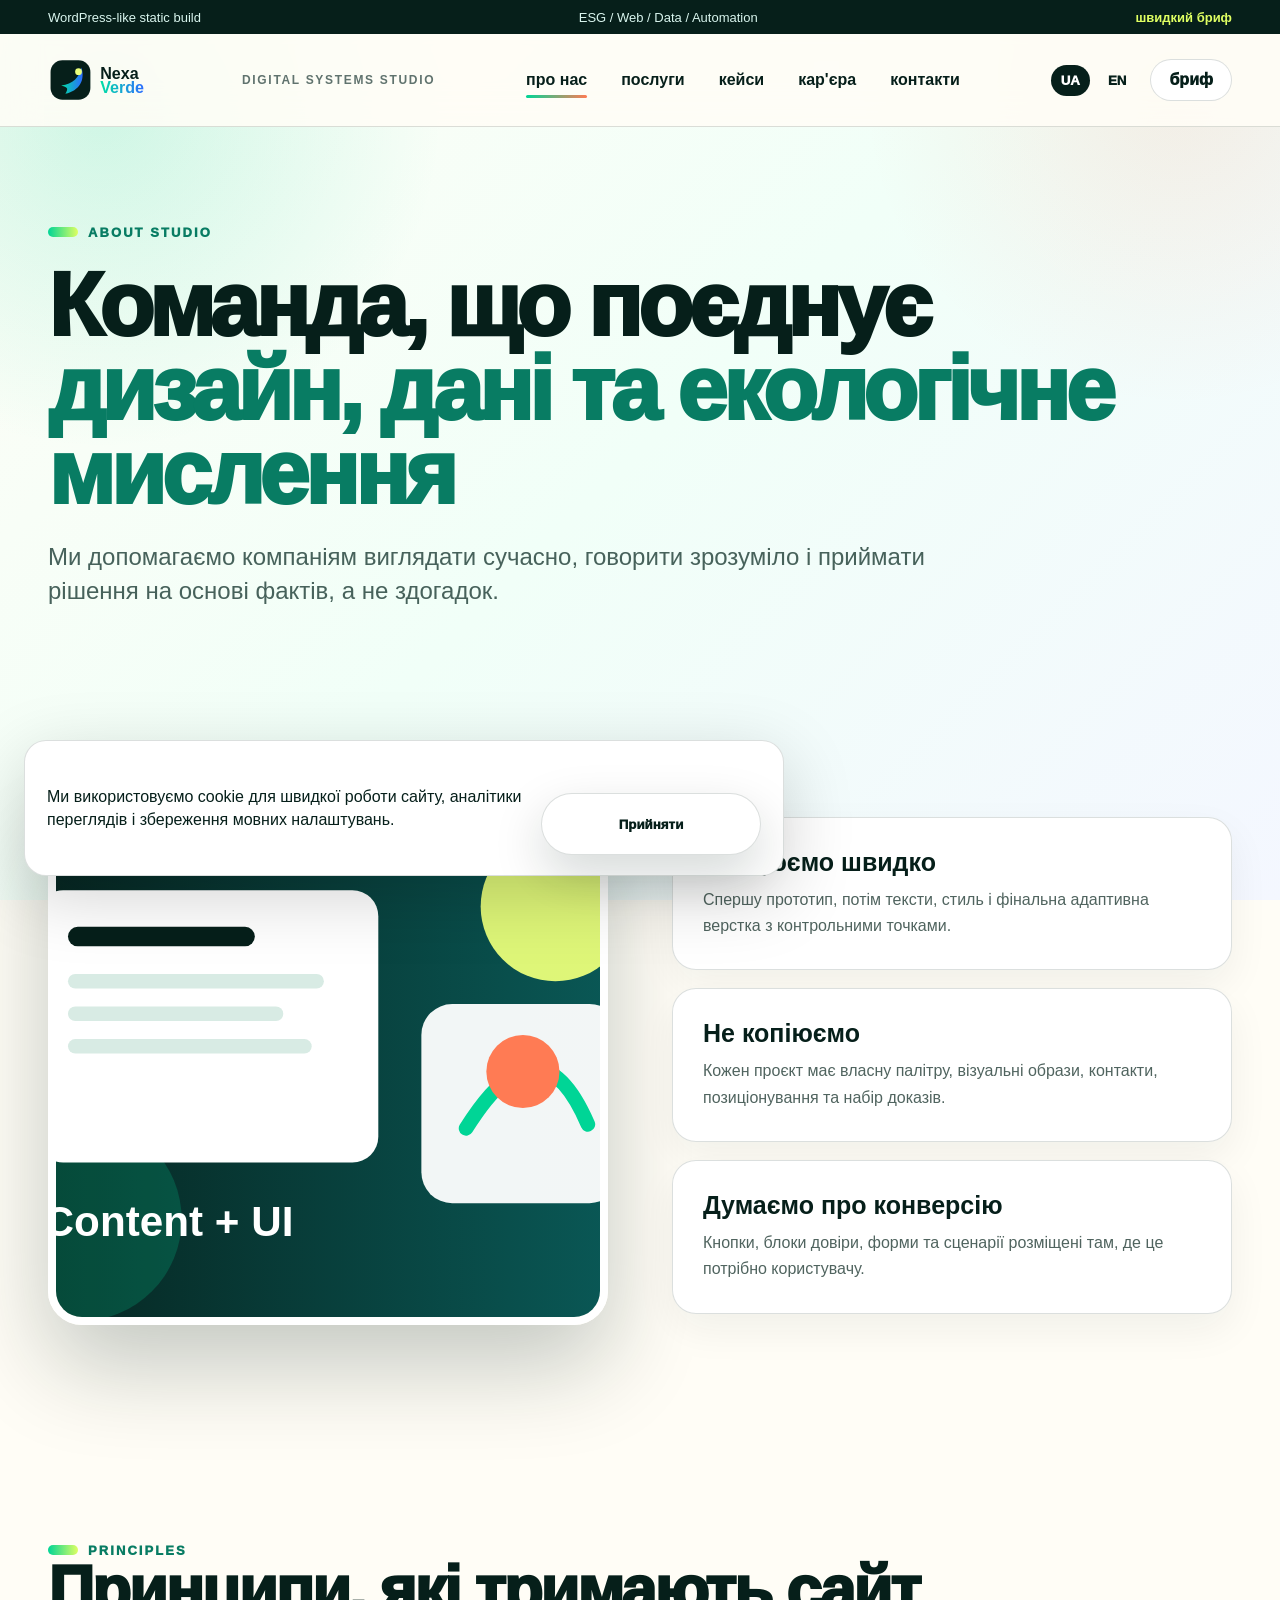
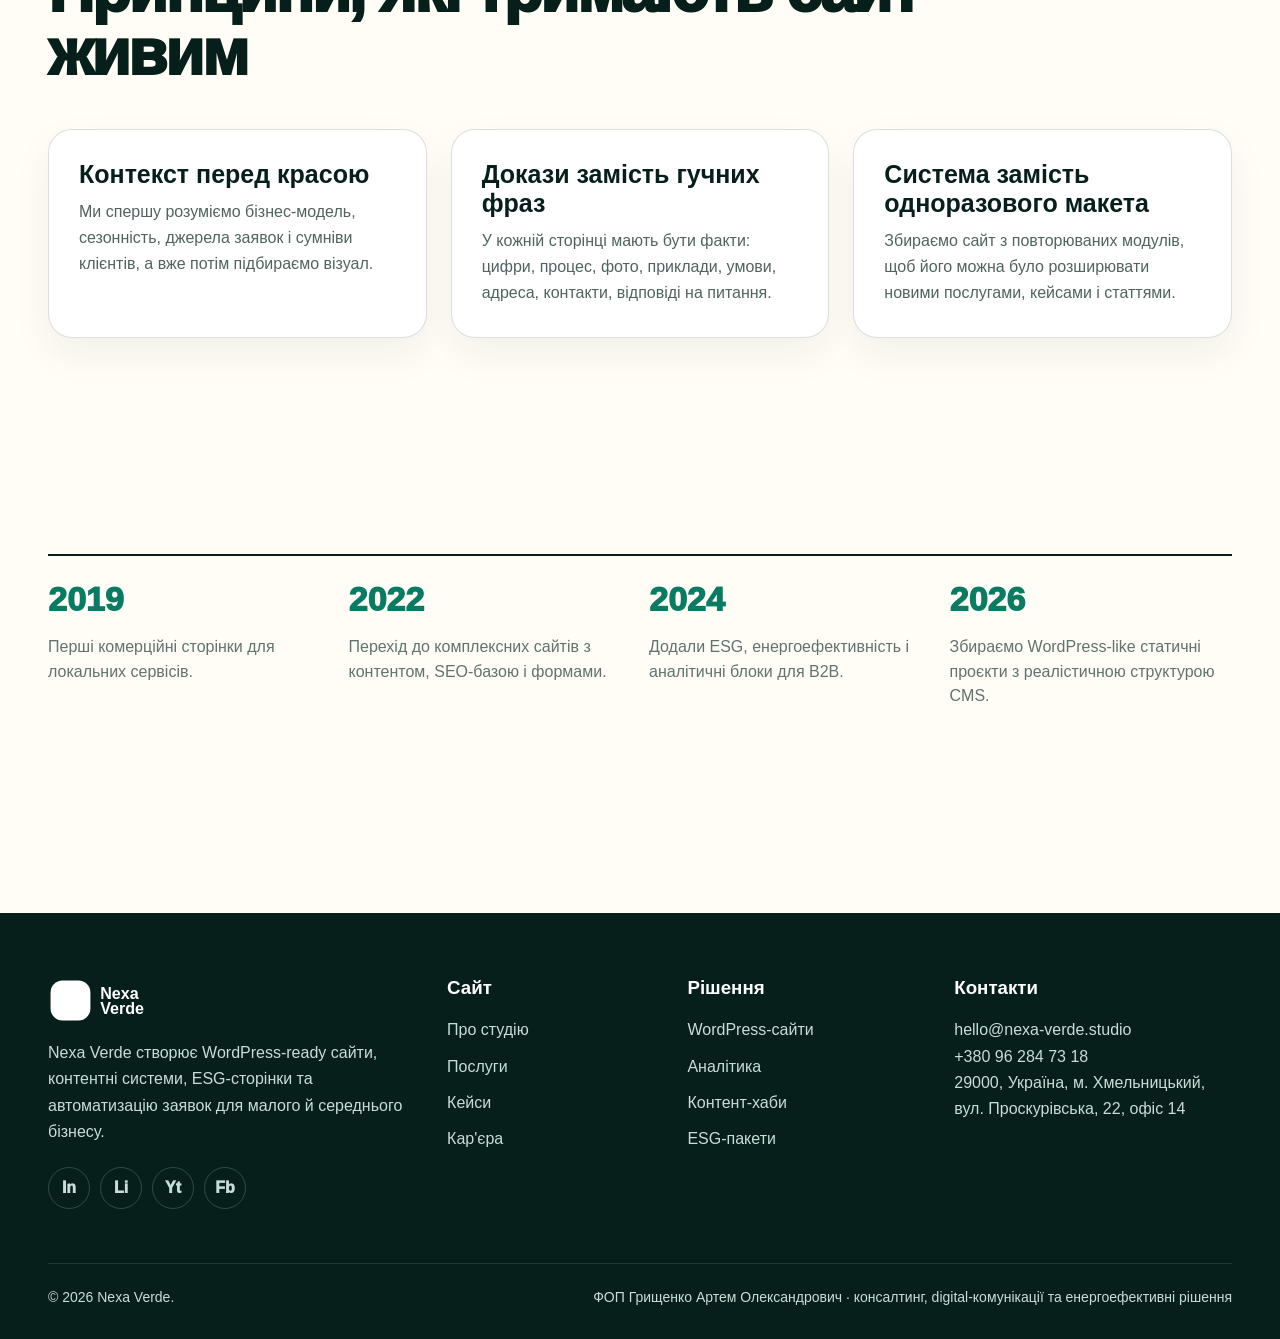
==== about/index.html @ 0c236bbc "first commit" ====
<!doctype html>
<html lang="uk">
<head>
  <meta charset="UTF-8"/>
  <meta name="viewport" content="width=device-width, initial-scale=1.0"/>
  <meta name="generator" content="WordPress 6.8.2"/>
  <meta name="robots" content="index, follow"/>
  <title>Про нас — Nexa Verde</title>
  <meta name="description" content="Команда Nexa Verde та підхід до green digital, WordPress-ready сайтів і ESG-комунікації."/>
  <link rel="canonical" href="https://nexa-verde.studio/"/>
  <link rel="stylesheet" href="/wp-content/themes/nexa-verde/assets/css/style.css"/>
  <script defer src="/wp-includes/js/wp-polyfill.min.js"></script>
  <script defer src="/wp-content/themes/nexa-verde/assets/js/main.js"></script>
</head>
<body>

    <header class="site-header">
      <div class="header-ribbon">
        <div class="wrap ribbon-inner">
          <span>WordPress-like static build</span>
          <span>ESG / Web / Data / Automation</span>
          <a href="/contacts/">швидкий бриф</a>
        </div>
      </div>
      <div class="wrap nav">
        <a class="brand" href="/" aria-label="Nexa Verde home">
          <img class="logo" src="/wp-content/themes/nexa-verde/assets/img/logo.svg" alt="Nexa Verde">
          <span>digital systems studio</span>
        </a>
        <button class="burger" aria-label="Відкрити меню" aria-expanded="false">☰</button>
        <nav class="menu" aria-label="Головна навігація">
          <a class="active" data-i18n="nav_about" href="/about/">про нас</a><a class="" data-i18n="nav_services" href="/services/">послуги</a><a class="" data-i18n="nav_cases" href="/cases/">кейси</a><a class="" data-i18n="nav_career" href="/career/">кар'єра</a><a class="" data-i18n="nav_contacts" href="/contacts/">контакти</a>
        </nav>
        <div class="header-actions">
          <div class="lang" aria-label="Мова сайту"><button data-lang="ua" class="active">UA</button><button data-lang="en">EN</button></div>
          <a class="mini-cta" href="/contacts/">бриф</a>
        </div>
      </div>
    </header>
<main>
    <section class="page-hero wrap">
      <span class="eyebrow">about studio</span>
      <h1 class="page-title">Команда, що поєднує <span>дизайн, дані та екологічне мислення</span></h1>
      <p>Ми допомагаємо компаніям виглядати сучасно, говорити зрозуміло і приймати рішення на основі фактів, а не здогадок.</p>
    </section>
    <section class="section wrap two-col reveal">
      <img class="showreel" src="/wp-content/themes/nexa-verde/assets/img/team-workshop.svg" alt="Команда Nexa Verde">
      <div class="card-list">
        <div class="bullet"><h3>Працюємо швидко</h3><p>Спершу прототип, потім тексти, стиль і фінальна адаптивна верстка з контрольними точками.</p></div>
        <div class="bullet"><h3>Не копіюємо</h3><p>Кожен проєкт має власну палітру, візуальні образи, контакти, позиціонування та набір доказів.</p></div>
        <div class="bullet"><h3>Думаємо про конверсію</h3><p>Кнопки, блоки довіри, форми та сценарії розміщені там, де це потрібно користувачу.</p></div>
      </div>
    </section>
    <section class="section wrap reveal">
      <div class="section-head"><span class="eyebrow">principles</span><h2 class="section-title">Принципи, які тримають сайт живим</h2></div>
      <div class="value-grid">
        <article><h3>Контекст перед красою</h3><p>Ми спершу розуміємо бізнес-модель, сезонність, джерела заявок і сумніви клієнтів, а вже потім підбираємо візуал.</p></article>
        <article><h3>Докази замість гучних фраз</h3><p>У кожній сторінці мають бути факти: цифри, процес, фото, приклади, умови, адреса, контакти, відповіді на питання.</p></article>
        <article><h3>Система замість одноразового макета</h3><p>Збираємо сайт з повторюваних модулів, щоб його можна було розширювати новими послугами, кейсами і статтями.</p></article>
      </div>
    </section>
    <section class="section wrap reveal">
      <div class="timeline">
        <div><span>2019</span><p>Перші комерційні сторінки для локальних сервісів.</p></div>
        <div><span>2022</span><p>Перехід до комплексних сайтів з контентом, SEO-базою і формами.</p></div>
        <div><span>2024</span><p>Додали ESG, енергоефективність і аналітичні блоки для B2B.</p></div>
        <div><span>2026</span><p>Збираємо WordPress-like статичні проєкти з реалістичною структурою CMS.</p></div>
      </div>
    </section></main>

    <footer class="site-footer">
      <div class="wrap footer-top">
        <div>
          <img class="logo footer-logo" src="/wp-content/themes/nexa-verde/assets/img/logo.svg" alt="Nexa Verde">
          <p>Nexa Verde створює WordPress-ready сайти, контентні системи, ESG-сторінки та автоматизацію заявок для малого й середнього бізнесу.</p>
          <div class="socials" aria-label="Соцмережі">
            <a href="#" aria-label="Instagram">In</a>
            <a href="#" aria-label="LinkedIn">Li</a>
            <a href="#" aria-label="YouTube">Yt</a>
            <a href="#" aria-label="Facebook">Fb</a>
          </div>
        </div>
        <div>
          <h3>Сайт</h3>
          <a href="/about/">Про студію</a>
          <a href="/services/">Послуги</a>
          <a href="/cases/">Кейси</a>
          <a href="/career/">Кар'єра</a>
        </div>
        <div>
          <h3>Рішення</h3>
          <a href="/services/#web">WordPress-сайти</a>
          <a href="/services/#analytics">Аналітика</a>
          <a href="/services/#content">Контент-хаби</a>
          <a href="/services/#esg">ESG-пакети</a>
        </div>
        <div class="footer-contact">
          <h3>Контакти</h3>
          <p>hello@nexa-verde.studio<br>+380 96 284 73 18<br>29000, Україна, м. Хмельницький, вул. Проскурівська, 22, офіс 14</p>
        </div>
      </div>
      <div class="wrap footer-bottom">
        <span>© 2026 Nexa Verde.</span>
        <span>ФОП Грищенко Артем Олександрович · консалтинг, digital-комунікації та енергоефективні рішення</span>
      </div>
    </footer>
    <div id="cookiePopup" class="cookie-popup" role="dialog" aria-live="polite">
      <p>Ми використовуємо cookie для швидкої роботи сайту, аналітики переглядів і збереження мовних налаштувань.</p>
      <button id="acceptCookies" class="btn light">Прийняти</button>
    </div>
</body>
</html>
---- wp-content/themes/nexa-verde/assets/css/style.css ----
:root{--ink:#061f1a;--dark:#071b21;--green:#00d596;--lime:#dfff62;--blue:#2c6cff;--coral:#ff7b54;--violet:#6c5ce7;--paper:#fffdf6;--mist:#eefaf4;--muted:#60736e;--line:rgba(6,31,26,.14);--max:1420px}
*{box-sizing:border-box}
html{scroll-behavior:smooth}
body{margin:0;font-family:Inter,Arial,Helvetica,sans-serif;background:var(--paper);color:var(--ink);font-weight:520;overflow-x:hidden}
body:before{content:"";position:fixed;inset:0;z-index:-2;background:radial-gradient(circle at 8% 12%,rgba(0,213,150,.18),transparent 24%),radial-gradient(circle at 92% 10%,rgba(255,123,84,.12),transparent 22%),linear-gradient(135deg,#fffdf6 0%,#f1fff8 50%,#f4f7ff 100%)}
a{text-decoration:none;color:inherit}
img{max-width:100%;display:block}
.wrap{width:min(var(--max),calc(100% - 96px));margin:auto}
.site-header{position:sticky;top:0;z-index:50;background:rgba(255,253,246,.88);backdrop-filter:blur(18px);border-bottom:1px solid var(--line);transition:.25s}
.site-header.scrolled{box-shadow:0 18px 60px rgba(6,31,26,.08)}
.header-ribbon{height:34px;background:#061f1a;color:#d9f5ee;font-size:13px}
.ribbon-inner{height:100%;display:flex;align-items:center;justify-content:space-between;gap:16px}
.ribbon-inner a{color:var(--lime);font-weight:900}
.nav{height:92px;display:flex;align-items:center;justify-content:space-between;gap:28px}
.brand{display:flex;align-items:center;gap:16px;min-width:220px}
.brand span{font-size:12px;text-transform:uppercase;letter-spacing:.14em;color:var(--muted);font-weight:900}
.logo{width:178px}
.menu{display:flex;gap:34px;font-size:16px;font-weight:900;text-transform:lowercase}
.menu a{position:relative;white-space:nowrap}
.menu a:after{content:"";position:absolute;left:0;right:0;bottom:-9px;height:3px;background:linear-gradient(90deg,var(--green),var(--coral));transform:scaleX(0);transition:.25s;border-radius:20px}
.menu a:hover:after,.menu a.active:after{transform:scaleX(1)}
.header-actions{display:flex;align-items:center;gap:14px}
.lang{display:flex;gap:8px}
.lang button,.burger{border:0;background:transparent;font-weight:950;cursor:pointer;color:var(--ink)}
.lang button{padding:8px 10px;border-radius:20px}
.lang button.active{background:var(--ink);color:#fff}
.mini-cta{height:42px;padding:0 18px;border-radius:999px;background:#fff;border:1px solid var(--line);display:inline-flex;align-items:center;font-weight:950}
.burger{display:none;font-size:28px}
.hero{min-height:calc(100vh - 126px);display:grid;grid-template-columns:1.03fr .97fr;gap:54px;align-items:center;padding:72px 0 96px}
.kicker,.eyebrow{display:inline-flex;align-items:center;gap:10px;color:#087c63;font-size:13px;font-weight:950;letter-spacing:.16em;text-transform:uppercase}
.kicker:before,.eyebrow:before{content:"";width:30px;height:10px;border-radius:20px;background:linear-gradient(90deg,var(--green),var(--lime))}
.hero h1,.page-title{font-size:clamp(42px,7vw,102px);line-height:.94;letter-spacing:-.045em;margin:22px 0 0;font-weight:950}
.hero h1 span,.page-title span{color:#087c63}
.lead{font-size:clamp(19px,2vw,27px);line-height:1.38;max-width:820px;margin:30px 0 0;color:#25413b}
.hero-actions{display:flex;gap:16px;flex-wrap:wrap}
.btn{min-width:220px;height:62px;border:0;border-radius:999px;display:inline-flex;align-items:center;justify-content:center;gap:12px;background:var(--ink);color:#fff;font-weight:950;margin-top:32px;overflow:hidden;position:relative;box-shadow:0 20px 50px rgba(6,31,26,.17);transition:.3s;cursor:pointer}
.btn:hover{transform:translateY(-4px);background:#087c63}
.btn.light,.btn.ghost{background:#fff;color:var(--ink);border:1px solid var(--line)}
.trust-line{display:flex;gap:10px;flex-wrap:wrap;margin-top:26px}
.trust-line span{border:1px solid var(--line);background:rgba(255,255,255,.72);padding:10px 14px;border-radius:999px;font-size:13px;font-weight:900}
.hero-art{position:relative;min-height:560px;display:flex;align-items:center}
.showreel{height:520px;width:100%;object-fit:cover;border-radius:34px;box-shadow:0 40px 95px rgba(6,31,26,.24);border:8px solid #fff}
.sticker{position:absolute;right:-18px;bottom:-18px;background:var(--lime);font-weight:950;font-size:28px;padding:22px 28px;border-radius:24px;transform:rotate(-4deg);box-shadow:0 22px 50px rgba(6,31,26,.18)}
.orbit{position:absolute;left:-22px;top:60px;width:112px;height:112px;border-radius:50%;border:2px dashed var(--green);animation:spin 11s linear infinite}
.orbit:after{content:"";position:absolute;right:8px;top:11px;width:22px;height:22px;background:var(--coral);border-radius:50%}
.floating-card{position:absolute;background:#fff;border:1px solid var(--line);border-radius:22px;padding:18px 20px;box-shadow:0 24px 60px rgba(6,31,26,.16);max-width:210px}
.floating-card b{font-size:34px;color:#087c63;display:block}
.floating-card span{font-size:13px;color:var(--muted);font-weight:800}
.fc-one{left:-28px;bottom:80px}.fc-two{right:18px;top:42px}
@keyframes spin{to{transform:rotate(360deg)}}
.stats{display:grid;grid-template-columns:repeat(4,1fr);gap:18px;padding:26px;border:1px solid var(--line);border-radius:30px;background:rgba(255,255,255,.62)}
.stat{background:#fff;border-radius:22px;padding:28px;box-shadow:0 10px 28px rgba(6,31,26,.06)}
.stat b{display:inline-block;font-size:48px;color:#087c63}
.stat span{display:block;color:var(--muted);line-height:1.5}
.section{padding:108px 0}
.section-title{font-size:clamp(38px,5vw,80px);line-height:.98;letter-spacing:-.038em;margin:0 0 44px;font-weight:950}
.section-head{max-width:980px}.section-head.compact{max-width:none;display:flex;align-items:end;justify-content:space-between;gap:24px}
.about-grid,.two-col,.culture-grid{display:grid;grid-template-columns:1fr 1fr;gap:64px;align-items:center}
.card-list{display:grid;gap:18px}
.bullet,.case-card,.job,.service-card,.contact-card,.value-grid article,.process-grid article{background:#fff;border:1px solid var(--line);border-radius:24px;padding:30px;box-shadow:0 16px 40px rgba(6,31,26,.06);transition:.3s}
.bullet:hover,.case-card:hover,.service-card:hover,.value-grid article:hover,.process-grid article:hover{transform:translateY(-7px)}
.bullet h3,.case-card h3,.job h3,.service-card h3,.value-grid h3,.process-grid h3{font-size:25px;margin:0 0 10px}
.bullet p,.case-card p,.job p,.service-card p,.contact-card p,.value-grid p,.process-grid p{color:#50645f;line-height:1.65;margin:0}
.marquee{overflow:hidden;background:#061f1a;color:#fff;border-block:1px solid rgba(255,255,255,.12);padding:20px 0}
.marquee div{display:flex;width:max-content;gap:18px;animation:marquee 26s linear infinite}
.marquee span{font-size:24px;font-weight:950;text-transform:uppercase;color:#d9f5ee;padding:0 18px}
@keyframes marquee{to{transform:translateX(-50%)}}
.services-split{display:grid;grid-template-columns:320px 1fr;min-height:620px;background:var(--dark);color:#fff}
.services-menu{padding:70px 42px;display:flex;flex-direction:column;gap:18px;background:#061513}
.services-menu a{font-size:28px;font-weight:950;color:rgba(255,255,255,.48);transition:.25s}
.services-menu a.active,.services-menu a:hover{color:var(--lime);transform:translateX(8px)}
.service-panels{padding:75px}
.service-panel{display:none;animation:fade .35s}
.service-panel.active{display:grid;grid-template-columns:.9fr 1.1fr;gap:48px;align-items:center}
.service-panel h2{font-size:clamp(42px,5vw,64px);line-height:1;margin:0 0 24px}
.service-panel p{font-size:21px;line-height:1.55;color:#cce5df}
.service-panel ul,.service-card ul{display:grid;gap:12px;margin:24px 0 0;padding:0;list-style:none}
.service-panel li{padding:16px 18px;background:rgba(255,255,255,.08);border-radius:16px}
.service-card li{color:#50645f;padding-left:20px;position:relative}.service-card li:before{content:"";position:absolute;left:0;top:.7em;width:8px;height:8px;border-radius:50%;background:var(--green)}
.service-img{border-radius:30px;height:390px;object-fit:cover;background:#fff}
.cases-grid,.jobs-grid,.services-grid,.value-grid,.process-grid{display:grid;grid-template-columns:repeat(3,1fr);gap:24px}
.process-grid{grid-template-columns:repeat(4,1fr)}
.process-grid span{display:inline-flex;width:46px;height:46px;align-items:center;justify-content:center;border-radius:50%;background:#e6fff6;color:#087c63;font-weight:950;margin-bottom:20px}
.case-card img{height:230px;width:100%;object-fit:cover;border-radius:18px;margin-bottom:22px;background:#eefaf4}
.case-card dl{margin:20px 0 0;padding-top:18px;border-top:1px solid var(--line)}.case-card dt{font-weight:950}.case-card dd{margin:6px 0 0;color:var(--muted);line-height:1.55}
.badge{display:inline-flex;background:#e6fff6;color:#087c63;border-radius:100px;padding:8px 12px;font-weight:900;margin-bottom:12px}
.text-link{font-weight:950;color:#087c63}
.cta{background:linear-gradient(135deg,#061f1a,#094960);color:#fff;border-radius:36px;padding:68px;display:grid;grid-template-columns:1fr auto;gap:28px;align-items:center;margin-bottom:36px}
.cta h2{font-size:clamp(38px,4vw,58px);line-height:1;margin:12px 0 0}
.cta p{color:#cce5df;font-size:20px}
.page-hero{padding:96px 0 64px}
.page-hero p{font-size:24px;color:#47625b;max-width:900px;line-height:1.45}
.timeline{display:grid;grid-template-columns:repeat(4,1fr);gap:18px;border-top:2px solid var(--ink);padding-top:24px}
.timeline span{font-size:34px;font-weight:950;color:#087c63}.timeline p{line-height:1.55;color:var(--muted)}
.service-icon{display:inline-flex;align-items:center;justify-content:center;width:54px;height:54px;border-radius:16px;background:#061f1a;color:#fff;font-weight:950;margin-bottom:18px}
.estimate{display:grid;grid-template-columns:1fr 330px;gap:26px;background:#fff;border:1px solid var(--line);border-radius:30px;padding:34px;align-items:center}
.estimate h2{font-size:44px;line-height:1;margin:12px 0}.estimate p{color:var(--muted);line-height:1.6}
.estimate-tabs{display:grid;gap:10px}.estimate-tabs button,.filters button{border:1px solid var(--line);background:#fff;border-radius:999px;padding:13px 18px;font:inherit;font-weight:950;cursor:pointer}
.estimate-tabs button.active,.filters button.active{background:var(--ink);color:#fff}
.estimate-panel{grid-column:1/-1;background:#f5fbf7;border-radius:22px;padding:24px}.estimate-panel h3{margin:0 0 8px;font-size:25px}
.filters{display:flex;gap:12px;flex-wrap:wrap;padding:10px 0 0}
.job span{display:inline-flex;background:#f0f7ff;color:#2c4f99;padding:8px 12px;border-radius:999px;font-size:13px;font-weight:950;margin-bottom:18px}.job a{display:inline-flex;margin-top:18px;font-weight:950;color:#087c63}
.contact-grid{display:grid;grid-template-columns:1fr 1fr;gap:30px}
.contact-card h2{font-size:34px;margin-top:0}.contact-card a{font-weight:950;color:#087c63}
.map-img{margin-top:24px;border-radius:22px;border:1px solid var(--line)}
.form{display:grid;gap:16px}
.form input,.form textarea,.form select{width:100%;border:1px solid var(--line);border-radius:16px;padding:17px 18px;font:inherit;background:#fff}
.form textarea{min-height:150px}.form-note{font-size:14px!important}.form-success{background:#e6fff6;border:1px solid rgba(0,160,110,.22);border-radius:16px;padding:15px;color:#087c63;font-weight:900}
.faq details{background:#fff;border:1px solid var(--line);border-radius:20px;margin-bottom:14px;padding:20px 24px}.faq summary{font-size:20px;font-weight:950;cursor:pointer}.faq p{color:var(--muted);line-height:1.6}
.site-footer{margin-top:80px;padding:64px 0 30px;background:#061f1a;color:#fff}
.footer-top{display:grid;grid-template-columns:1.35fr .75fr .85fr 1.05fr;gap:42px}.footer-logo{filter:brightness(0) invert(1)}
.site-footer h3{margin:0 0 18px}.site-footer p,.site-footer a,.footer-bottom{color:#c8ddd8;line-height:1.65}.site-footer a{display:block;margin-bottom:10px}
.socials{display:flex;gap:10px;margin-top:22px}.socials a{width:42px;height:42px;border:1px solid rgba(255,255,255,.18);border-radius:50%;display:flex;align-items:center;justify-content:center;font-weight:950}
.footer-bottom{border-top:1px solid rgba(255,255,255,.12);margin-top:44px;padding-top:22px;display:flex;justify-content:space-between;gap:24px;font-size:14px}
.reveal{opacity:0;transform:translateY(34px);transition:.7s}.reveal.is-visible{opacity:1;transform:none}
.cookie-popup{position:fixed;left:24px;right:24px;bottom:24px;max-width:760px;background:#fff;border:1px solid var(--line);border-radius:22px;padding:20px 22px;box-shadow:0 20px 70px rgba(0,0,0,.18);display:none;z-index:90}.cookie-popup.show{display:flex;align-items:center;justify-content:space-between;gap:18px}.cookie-popup p{margin:0;line-height:1.45}
@keyframes fade{from{opacity:0;transform:translateY(12px)}to{opacity:1;transform:none}}
.wp-login-body{background:#f0f0f1;color:#3c434a;font-family:-apple-system,BlinkMacSystemFont,"Segoe UI",Roboto,Arial,sans-serif;font-weight:400}.wp-login-body:before{display:none}
.wp-login-page{width:360px;margin:7.5% auto 0}.wp-login-logo{width:92px;height:92px;border:4px solid #50575e;border-radius:50%;margin:0 auto 26px;display:flex;align-items:center;justify-content:center;font-family:Georgia,serif;font-size:66px;font-weight:bold;color:#50575e;line-height:1}
.wp-login-form{background:#fff;border:1px solid #c3c4c7;box-shadow:0 1px 3px rgba(0,0,0,.04);padding:24px}.wp-login-form label{display:block;font-size:14px;line-height:1.5;margin:0 0 6px}.wp-login-form input[type=text],.wp-login-form input[type=password]{font-size:24px;line-height:1.333;width:100%;border:1px solid #8c8f94;background:#fff;min-height:40px;padding:3px 8px;margin:0 0 18px;border-radius:0}.password-wrap{position:relative}.password-wrap input{padding-right:46px!important}.toggle-pass{position:absolute;right:1px;top:1px;width:42px;height:38px;border:0;background:#fff;color:#3858e9;font-size:17px;cursor:pointer}.login-row{display:flex;align-items:center;justify-content:space-between;gap:16px}.remember{display:flex!important;align-items:center;gap:8px;margin:0!important}.remember input{width:18px;height:18px}.wp-submit{min-height:40px;padding:0 18px;border:1px solid #3858e9;background:#3858e9;color:#fff;border-radius:3px;font-weight:600;cursor:pointer}.wp-login-error{display:none;border-left:4px solid #d63638;background:#fff;padding:12px;margin:0 0 18px;box-shadow:0 1px 1px rgba(0,0,0,.04)}.wp-login-error.show{display:block}.wp-links{margin:20px 0 0}.wp-links a,.privacy-page-link a{color:#3c434a}.privacy-page-link{text-align:center;margin:48px 0 28px}.language-switcher{display:flex;align-items:center;justify-content:center;gap:8px}.language-switcher select{min-width:200px;min-height:46px;border:1px solid #8c8f94;background:#fff;padding:0 34px 0 12px;font-size:15px}.language-switcher button{min-height:46px;border:1px solid #3858e9;background:#f6f7f7;color:#3858e9;padding:0 18px;border-radius:3px;font-size:15px}
@media(max-width:1100px){.process-grid,.footer-top{grid-template-columns:repeat(2,1fr)}.brand span{display:none}.menu{gap:20px}.services-split{grid-template-columns:270px 1fr}}
@media(max-width:900px){.wrap{width:min(var(--max),calc(100% - 34px))}.header-ribbon{display:none}.nav{height:86px}.header-actions{display:none}.burger{display:block}.menu{display:none;position:absolute;top:86px;left:16px;right:16px;flex-direction:column;background:#fff;border:1px solid var(--line);border-radius:22px;padding:24px;gap:18px}.menu.open{display:flex}.mini-cta{display:none}.hero,.about-grid,.two-col,.contact-grid,.service-panel.active,.cta,.culture-grid,.estimate{grid-template-columns:1fr}.hero{min-height:auto;padding-top:46px}.hero-art{min-height:420px;display:block}.stats,.cases-grid,.jobs-grid,.services-grid,.value-grid,.process-grid,.footer-top,.timeline{grid-template-columns:1fr}.services-split{grid-template-columns:1fr}.services-menu{padding:28px;flex-direction:row;overflow:auto}.service-panels{padding:34px 18px}.showreel{height:360px}.floating-card{position:relative;left:auto;right:auto;top:auto;bottom:auto;margin:-58px auto 0;width:calc(100% - 28px);max-width:none}.fc-two{display:none}.sticker{right:8px;font-size:20px}.section{padding:70px 0}.section-head.compact{display:block}.cta{padding:36px}.footer-bottom{display:block}.cookie-popup.show{display:grid}.wp-login-page{width:calc(100% - 40px);margin-top:40px}}
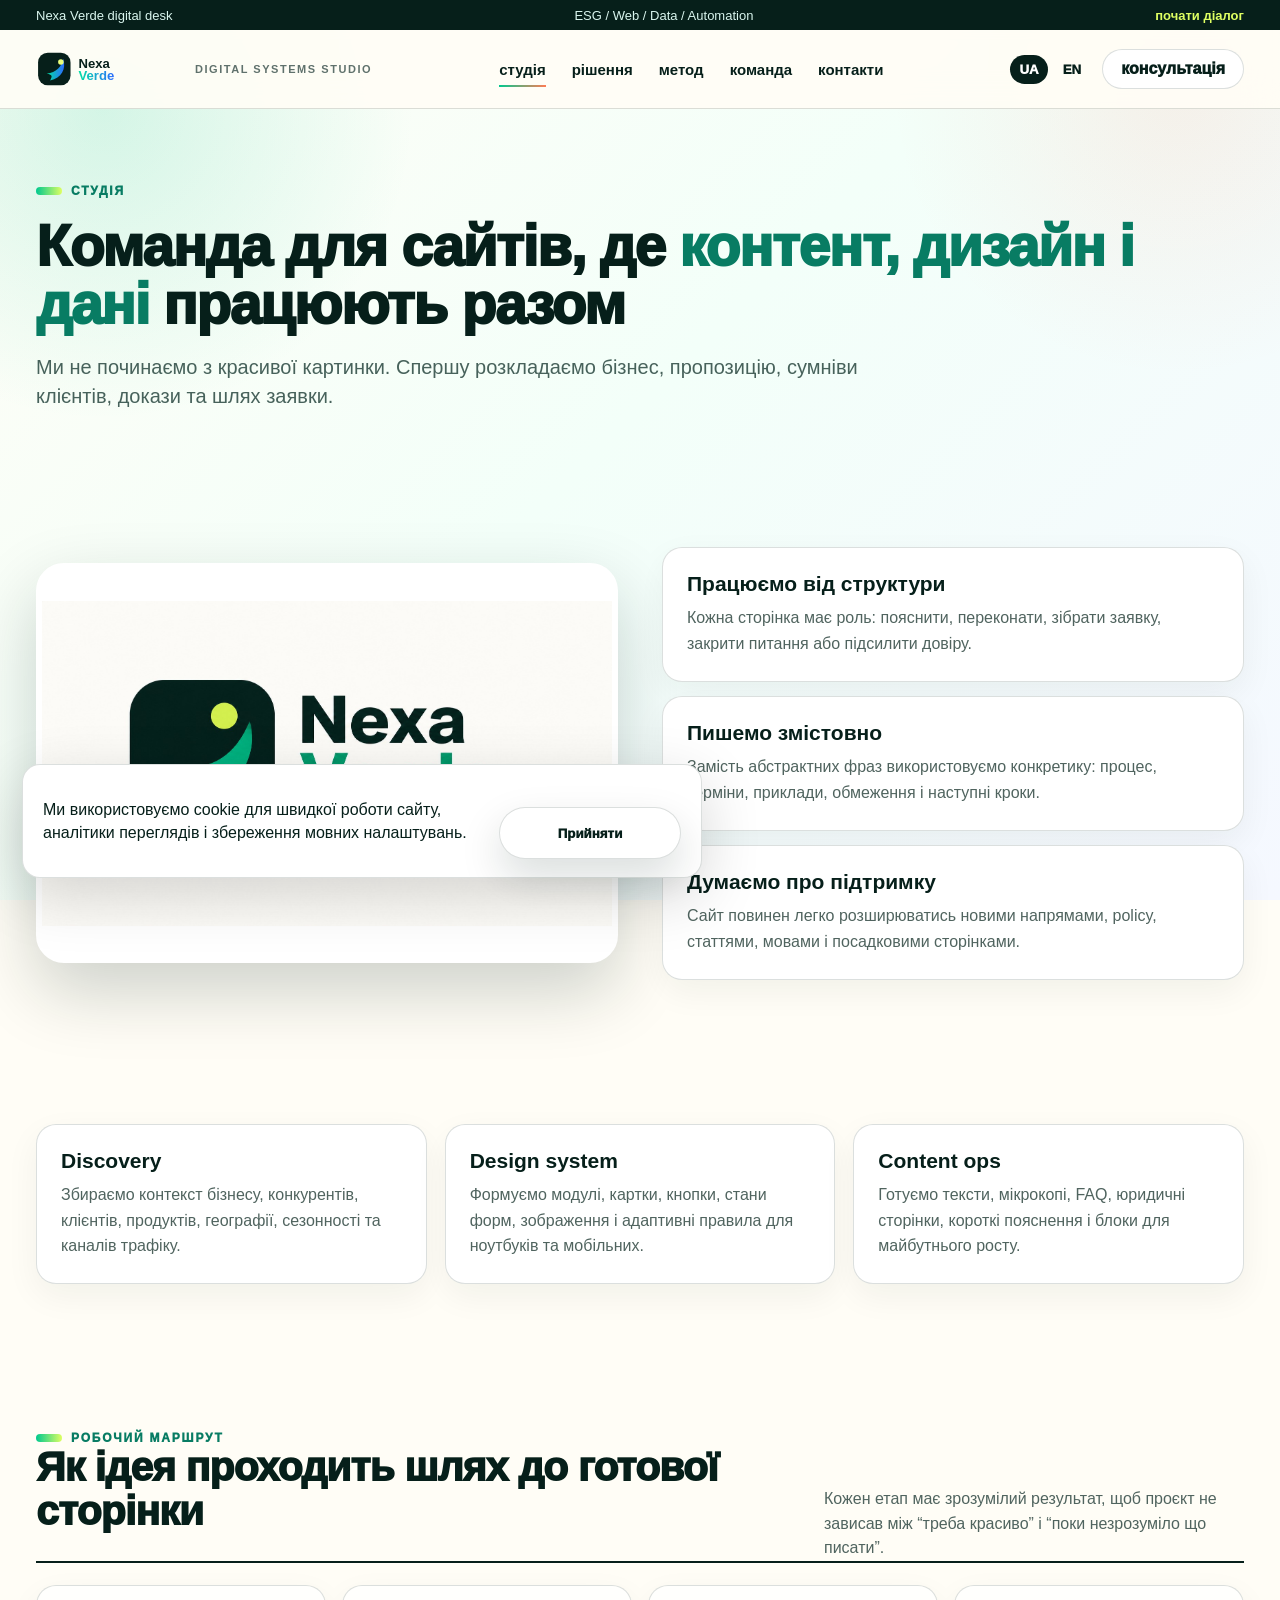
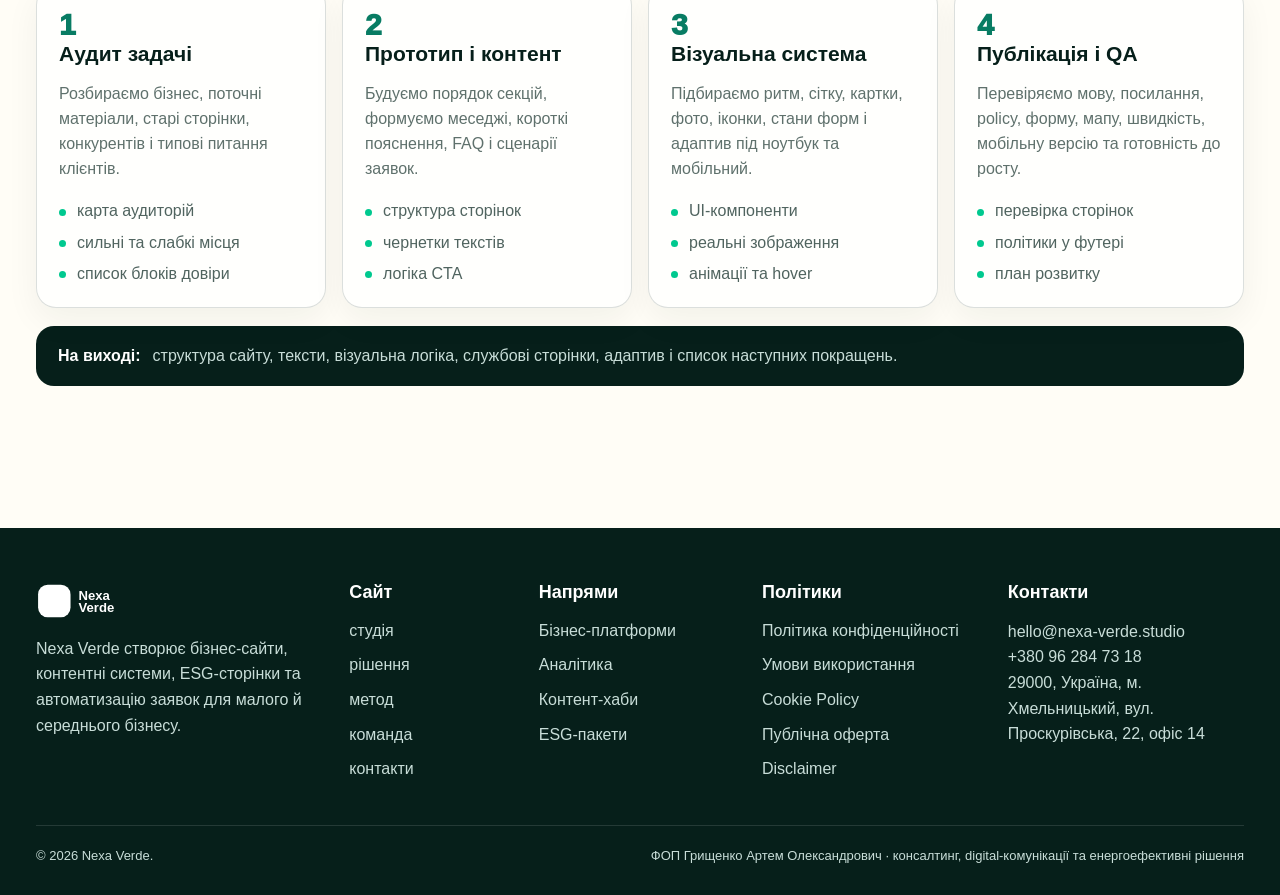
==== commit c332e344: "v 1.1" ====
--- a/about/index.html
+++ b/about/index.html
@@ -1,112 +1,427 @@
 <!doctype html>
 <html lang="uk">
-<head>
-  <meta charset="UTF-8"/>
-  <meta name="viewport" content="width=device-width, initial-scale=1.0"/>
-  <meta name="generator" content="WordPress 6.8.2"/>
-  <meta name="robots" content="index, follow"/>
-  <title>Про нас — Nexa Verde</title>
-  <meta name="description" content="Команда Nexa Verde та підхід до green digital, WordPress-ready сайтів і ESG-комунікації."/>
-  <link rel="canonical" href="https://nexa-verde.studio/"/>
-  <link rel="stylesheet" href="/wp-content/themes/nexa-verde/assets/css/style.css"/>
-  <script defer src="/wp-includes/js/wp-polyfill.min.js"></script>
-  <script defer src="/wp-content/themes/nexa-verde/assets/js/main.js"></script>
-</head>
-<body>
-
+  <head>
+    <meta charset="UTF-8" />
+    <meta name="viewport" content="width=device-width, initial-scale=1.0" />
+    <meta name="generator" content="WordPress 6.8.2" />
+    <meta name="robots" content="index, follow" />
+    <title>Студія - Nexa Verde</title>
+    <meta
+      name="description"
+      content="Підхід студії Nexa Verde до бізнес-сайтів, контенту, аналітики і ESG-комунікації."
+    />
+    <link rel="canonical" href="https://nexa-verde.studio/" />
+    <link
+      rel="stylesheet"
+      href="/wp-content/themes/nexa-verde/assets/css/style.css"
+    />
+    <script defer src="/wp-includes/js/wp-polyfill.min.js"></script>
+    <script
+      defer
+      src="/wp-content/themes/nexa-verde/assets/js/main.js"
+    ></script>
+  </head>
+  <body class="">
     <header class="site-header">
       <div class="header-ribbon">
         <div class="wrap ribbon-inner">
-          <span>WordPress-like static build</span>
+          <span data-i18n="ribbon_left">Nexa Verde digital desk</span>
           <span>ESG / Web / Data / Automation</span>
-          <a href="/contacts/">швидкий бриф</a>
+          <a data-i18n="ribbon_link" href="/contacts/">почати діалог</a>
         </div>
       </div>
       <div class="wrap nav">
         <a class="brand" href="/" aria-label="Nexa Verde home">
-          <img class="logo" src="/wp-content/themes/nexa-verde/assets/img/logo.svg" alt="Nexa Verde">
-          <span>digital systems studio</span>
+          <img
+            class="logo"
+            src="/wp-content/themes/nexa-verde/assets/img/logo.svg"
+            alt="Nexa Verde"
+          />
+          <span data-i18n="brand_note">digital systems studio</span>
         </a>
-        <button class="burger" aria-label="Відкрити меню" aria-expanded="false">☰</button>
+        <button class="burger" aria-label="Відкрити меню" aria-expanded="false">
+          ☰
+        </button>
         <nav class="menu" aria-label="Головна навігація">
-          <a class="active" data-i18n="nav_about" href="/about/">про нас</a><a class="" data-i18n="nav_services" href="/services/">послуги</a><a class="" data-i18n="nav_cases" href="/cases/">кейси</a><a class="" data-i18n="nav_career" href="/career/">кар'єра</a><a class="" data-i18n="nav_contacts" href="/contacts/">контакти</a>
+          <a class="active" data-i18n="nav_about" href="/about/">Студія</a
+          ><a class="" data-i18n="nav_services" href="/services/">Рішення</a
+          ><a class="" data-i18n="nav_method" href="/method/">Метод</a
+          ><a class="" data-i18n="nav_career" href="/career/">Команда</a
+          ><a class="" data-i18n="nav_contacts" href="/contacts/">Контакти</a>
         </nav>
         <div class="header-actions">
-          <div class="lang" aria-label="Мова сайту"><button data-lang="ua" class="active">UA</button><button data-lang="en">EN</button></div>
-          <a class="mini-cta" href="/contacts/">бриф</a>
+          <div class="lang" aria-label="Мова сайту">
+            <button data-lang="ua" class="active">UA</button
+            ><button data-lang="en">EN</button>
+          </div>
+          <a class="mini-cta" data-i18n="mini_cta" href="/contacts/"
+            >консультація</a
+          >
         </div>
       </div>
     </header>
-<main>
-    <section class="page-hero wrap">
-      <span class="eyebrow">about studio</span>
-      <h1 class="page-title">Команда, що поєднує <span>дизайн, дані та екологічне мислення</span></h1>
-      <p>Ми допомагаємо компаніям виглядати сучасно, говорити зрозуміло і приймати рішення на основі фактів, а не здогадок.</p>
-    </section>
-    <section class="section wrap two-col reveal">
-      <img class="showreel" src="/wp-content/themes/nexa-verde/assets/img/team-workshop.svg" alt="Команда Nexa Verde">
-      <div class="card-list">
-        <div class="bullet"><h3>Працюємо швидко</h3><p>Спершу прототип, потім тексти, стиль і фінальна адаптивна верстка з контрольними точками.</p></div>
-        <div class="bullet"><h3>Не копіюємо</h3><p>Кожен проєкт має власну палітру, візуальні образи, контакти, позиціонування та набір доказів.</p></div>
-        <div class="bullet"><h3>Думаємо про конверсію</h3><p>Кнопки, блоки довіри, форми та сценарії розміщені там, де це потрібно користувачу.</p></div>
-      </div>
-    </section>
-    <section class="section wrap reveal">
-      <div class="section-head"><span class="eyebrow">principles</span><h2 class="section-title">Принципи, які тримають сайт живим</h2></div>
-      <div class="value-grid">
-        <article><h3>Контекст перед красою</h3><p>Ми спершу розуміємо бізнес-модель, сезонність, джерела заявок і сумніви клієнтів, а вже потім підбираємо візуал.</p></article>
-        <article><h3>Докази замість гучних фраз</h3><p>У кожній сторінці мають бути факти: цифри, процес, фото, приклади, умови, адреса, контакти, відповіді на питання.</p></article>
-        <article><h3>Система замість одноразового макета</h3><p>Збираємо сайт з повторюваних модулів, щоб його можна було розширювати новими послугами, кейсами і статтями.</p></article>
-      </div>
-    </section>
-    <section class="section wrap reveal">
-      <div class="timeline">
-        <div><span>2019</span><p>Перші комерційні сторінки для локальних сервісів.</p></div>
-        <div><span>2022</span><p>Перехід до комплексних сайтів з контентом, SEO-базою і формами.</p></div>
-        <div><span>2024</span><p>Додали ESG, енергоефективність і аналітичні блоки для B2B.</p></div>
-        <div><span>2026</span><p>Збираємо WordPress-like статичні проєкти з реалістичною структурою CMS.</p></div>
-      </div>
-    </section></main>
+    <main>
+      <div class="lang-block" data-lang-view="ua">
+        <section class="page-hero wrap">
+          <span class="eyebrow">студія</span>
+          <h1 class="page-title">
+            Команда для сайтів, де <span>контент, дизайн і дані</span> працюють
+            разом
+          </h1>
+          <p>
+            Ми не починаємо з красивої картинки. Спершу розкладаємо бізнес,
+            пропозицію, сумніви клієнтів, докази та шлях заявки.
+          </p>
+        </section>
+        <section class="section wrap two-col reveal">
+          <img
+            class="wide-img"
+            src="/wp-content/themes/nexa-verde/assets/img/logo.jpg"
+            alt="Nexa Verde logo identity"
+          />
+          <div class="card-list">
+            <div class="bullet">
+              <h3>Працюємо від структури</h3>
+              <p>
+                Кожна сторінка має роль: пояснити, переконати, зібрати заявку,
+                закрити питання або підсилити довіру.
+              </p>
+            </div>
+            <div class="bullet">
+              <h3>Пишемо змістовно</h3>
+              <p>
+                Замість абстрактних фраз використовуємо конкретику: процес,
+                терміни, приклади, обмеження і наступні кроки.
+              </p>
+            </div>
+            <div class="bullet">
+              <h3>Думаємо про підтримку</h3>
+              <p>
+                Сайт повинен легко розширюватись новими напрямами, policy,
+                статтями, мовами і посадковими сторінками.
+              </p>
+            </div>
+          </div>
+        </section>
+        <section class="section wrap reveal">
+          <div class="value-grid">
+            <article>
+              <h3>Discovery</h3>
+              <p>
+                Збираємо контекст бізнесу, конкурентів, клієнтів, продуктів,
+                географії, сезонності та каналів трафіку.
+              </p>
+            </article>
+            <article>
+              <h3>Design system</h3>
+              <p>
+                Формуємо модулі, картки, кнопки, стани форм, зображення і
+                адаптивні правила для ноутбуків та мобільних.
+              </p>
+            </article>
+            <article>
+              <h3>Content ops</h3>
+              <p>
+                Готуємо тексти, мікрокопі, FAQ, юридичні сторінки, короткі
+                пояснення і блоки для майбутнього росту.
+              </p>
+            </article>
+          </div>
+        </section>
+        <section class="section wrap reveal workflow-section">
+          <div class="section-head compact">
+            <div>
+              <span class="eyebrow">робочий маршрут</span>
+              <h2 class="section-title">
+                Як ідея проходить шлях до готової сторінки
+              </h2>
+            </div>
+            <p class="workflow-intro">
+              Кожен етап має зрозумілий результат, щоб проєкт не зависав між
+              “треба красиво” і “поки незрозуміло що писати”.
+            </p>
+          </div>
+          <div class="timeline expanded">
+            <article>
+              <span>1</span>
+              <h3>Аудит задачі</h3>
+              <p>
+                Розбираємо бізнес, поточні матеріали, старі сторінки,
+                конкурентів і типові питання клієнтів.
+              </p>
+              <ul>
+                <li>карта аудиторій</li>
+                <li>сильні та слабкі місця</li>
+                <li>список блоків довіри</li>
+              </ul>
+            </article>
+            <article>
+              <span>2</span>
+              <h3>Прототип і контент</h3>
+              <p>
+                Будуємо порядок секцій, формуємо меседжі, короткі пояснення, FAQ
+                і сценарії заявок.
+              </p>
+              <ul>
+                <li>структура сторінок</li>
+                <li>чернетки текстів</li>
+                <li>логіка CTA</li>
+              </ul>
+            </article>
+            <article>
+              <span>3</span>
+              <h3>Візуальна система</h3>
+              <p>
+                Підбираємо ритм, сітку, картки, фото, іконки, стани форм і
+                адаптив під ноутбук та мобільний.
+              </p>
+              <ul>
+                <li>UI-компоненти</li>
+                <li>реальні зображення</li>
+                <li>анімації та hover</li>
+              </ul>
+            </article>
+            <article>
+              <span>4</span>
+              <h3>Публікація і QA</h3>
+              <p>
+                Перевіряємо мову, посилання, policy, форму, мапу, швидкість,
+                мобільну версію та готовність до росту.
+              </p>
+              <ul>
+                <li>перевірка сторінок</li>
+                <li>політики у футері</li>
+                <li>план розвитку</li>
+              </ul>
+            </article>
+          </div>
+          <div class="workflow-summary">
+            <b>На виході:</b
+            ><span
+              >структура сайту, тексти, візуальна логіка, службові сторінки,
+              адаптив і список наступних покращень.</span
+            >
+          </div>
+        </section>
+      </div>
+      <div class="lang-block" data-lang-view="en">
+        <section class="page-hero wrap">
+          <span class="eyebrow">studio</span>
+          <h1 class="page-title">
+            A team for websites where <span>content, design and data</span> work
+            together
+          </h1>
+          <p>
+            We do not start from decoration. First we map the business, offer,
+            client doubts, proof and lead path.
+          </p>
+        </section>
+        <section class="section wrap two-col reveal">
+          <img
+            class="wide-img"
+            src="/wp-content/themes/nexa-verde/assets/img/logo.jpg"
+            alt="Nexa Verde logo identity"
+          />
+          <div class="card-list">
+            <div class="bullet">
+              <h3>Structure first</h3>
+              <p>
+                Every page has a job: explain, convince, collect a request,
+                answer questions or build trust.
+              </p>
+            </div>
+            <div class="bullet">
+              <h3>Substance in copy</h3>
+              <p>
+                Instead of vague claims we use process, timing, examples, limits
+                and next steps.
+              </p>
+            </div>
+            <div class="bullet">
+              <h3>Built for maintenance</h3>
+              <p>
+                The site should grow with new directions, policies, articles,
+                languages and landing pages.
+              </p>
+            </div>
+          </div>
+        </section>
+        <section class="section wrap reveal">
+          <div class="value-grid">
+            <article>
+              <h3>Discovery</h3>
+              <p>
+                We gather business, competitor, client, product, geography,
+                seasonality and traffic context.
+              </p>
+            </article>
+            <article>
+              <h3>Design system</h3>
+              <p>
+                We build modules, cards, buttons, form states, images and
+                responsive rules for laptops and mobile.
+              </p>
+            </article>
+            <article>
+              <h3>Content ops</h3>
+              <p>
+                We prepare copy, microcopy, FAQ, legal pages, short explanations
+                and blocks for future growth.
+              </p>
+            </article>
+          </div>
+        </section>
+        <section class="section wrap reveal workflow-section">
+          <div class="section-head compact">
+            <div>
+              <span class="eyebrow">workflow</span>
+              <h2 class="section-title">How an idea becomes a finished page</h2>
+            </div>
+            <p class="workflow-intro">
+              Every stage has a clear output, so the project does not get stuck
+              between “make it beautiful” and “we do not know what to say yet”.
+            </p>
+          </div>
+          <div class="timeline expanded">
+            <article>
+              <span>1</span>
+              <h3>Task audit</h3>
+              <p>
+                We review the business, existing materials, old pages,
+                competitors and common client questions.
+              </p>
+              <ul>
+                <li>audience map</li>
+                <li>strengths and gaps</li>
+                <li>proof block list</li>
+              </ul>
+            </article>
+            <article>
+              <span>2</span>
+              <h3>Prototype and content</h3>
+              <p>
+                We build section order, messages, short explanations, FAQ and
+                request scenarios.
+              </p>
+              <ul>
+                <li>page structure</li>
+                <li>copy drafts</li>
+                <li>CTA logic</li>
+              </ul>
+            </article>
+            <article>
+              <span>3</span>
+              <h3>Visual system</h3>
+              <p>
+                We define rhythm, grid, cards, photos, icons, form states and
+                responsive behavior for laptop and mobile.
+              </p>
+              <ul>
+                <li>UI components</li>
+                <li>real images</li>
+                <li>animations and hover</li>
+              </ul>
+            </article>
+            <article>
+              <span>4</span>
+              <h3>Publishing and QA</h3>
+              <p>
+                We check language, links, policies, form, map, speed, mobile
+                version and growth readiness.
+              </p>
+              <ul>
+                <li>page checks</li>
+                <li>footer policies</li>
+                <li>growth plan</li>
+              </ul>
+            </article>
+          </div>
+          <div class="workflow-summary">
+            <b>Output:</b
+            ><span
+              >site structure, copy, visual logic, service pages, responsive
+              behavior and a list of next improvements.</span
+            >
+          </div>
+        </section>
+      </div>
+    </main>
 
     <footer class="site-footer">
       <div class="wrap footer-top">
+        <div class="footer-brand">
+          <img
+            class="logo footer-logo"
+            src="/wp-content/themes/nexa-verde/assets/img/logo.svg"
+            alt="Nexa Verde"
+          />
+          <p data-i18n="footer_about">
+            Nexa Verde створює бізнес-сайти, контентні системи, ESG-сторінки та
+            автоматизацію заявок для малого й середнього бізнесу.
+          </p>
+        </div>
         <div>
-          <img class="logo footer-logo" src="/wp-content/themes/nexa-verde/assets/img/logo.svg" alt="Nexa Verde">
-          <p>Nexa Verde створює WordPress-ready сайти, контентні системи, ESG-сторінки та автоматизацію заявок для малого й середнього бізнесу.</p>
-          <div class="socials" aria-label="Соцмережі">
-            <a href="#" aria-label="Instagram">In</a>
-            <a href="#" aria-label="LinkedIn">Li</a>
-            <a href="#" aria-label="YouTube">Yt</a>
-            <a href="#" aria-label="Facebook">Fb</a>
-          </div>
+          <h3 data-i18n="footer_site">Сайт</h3>
+          <a data-i18n="nav_about" href="/about/">Студія</a
+          ><a data-i18n="nav_services" href="/services/">Рішення</a
+          ><a data-i18n="nav_method" href="/method/">Метод</a
+          ><a data-i18n="nav_career" href="/career/">Команда</a
+          ><a data-i18n="nav_contacts" href="/contacts/">Контакти</a>
         </div>
         <div>
-          <h3>Сайт</h3>
-          <a href="/about/">Про студію</a>
-          <a href="/services/">Послуги</a>
-          <a href="/cases/">Кейси</a>
-          <a href="/career/">Кар'єра</a>
+          <h3 data-i18n="footer_solutions">Напрями</h3>
+          <a data-i18n="solution_business" href="/services/#web"
+            >Бізнес-платформи</a
+          >
+          <a data-i18n="solution_analytics" href="/services/#analytics"
+            >Аналітика</a
+          >
+          <a data-i18n="solution_content" href="/services/#content"
+            >Контент-хаби</a
+          >
+          <a data-i18n="solution_esg" href="/services/#esg">ESG-пакети</a>
         </div>
         <div>
-          <h3>Рішення</h3>
-          <a href="/services/#web">WordPress-сайти</a>
-          <a href="/services/#analytics">Аналітика</a>
-          <a href="/services/#content">Контент-хаби</a>
-          <a href="/services/#esg">ESG-пакети</a>
+          <h3 data-i18n="footer_legal">Політики</h3>
+          <a data-i18n="legal_privacy-policy" href="/privacy-policy/"
+            >Політика конфіденційності</a
+          ><a
+            data-i18n="legal_terms-and-conditions"
+            href="/terms-and-conditions/"
+            >Умови використання</a
+          ><a data-i18n="legal_cookie-policy" href="/cookie-policy/"
+            >Cookie Policy</a
+          ><a data-i18n="legal_offer-agreement" href="/offer-agreement/"
+            >Публічна оферта</a
+          ><a data-i18n="legal_disclaimer" href="/disclaimer/">Disclaimer</a>
         </div>
         <div class="footer-contact">
-          <h3>Контакти</h3>
-          <p>hello@nexa-verde.studio<br>+380 96 284 73 18<br>29000, Україна, м. Хмельницький, вул. Проскурівська, 22, офіс 14</p>
+          <h3 data-i18n="footer_contacts">Контакти</h3>
+          <p>
+            hello@nexa-verde.studio<br />+380 96 284 73 18<br /><span
+              data-i18n="address"
+              >29000, Україна, м. Хмельницький, вул. Проскурівська, 22, офіс
+              14</span
+            >
+          </p>
         </div>
       </div>
       <div class="wrap footer-bottom">
         <span>© 2026 Nexa Verde.</span>
-        <span>ФОП Грищенко Артем Олександрович · консалтинг, digital-комунікації та енергоефективні рішення</span>
+        <span data-i18n="footer_legal_line"
+          >ФОП Грищенко Артем Олександрович · консалтинг, digital-комунікації та
+          енергоефективні рішення</span
+        >
       </div>
     </footer>
     <div id="cookiePopup" class="cookie-popup" role="dialog" aria-live="polite">
-      <p>Ми використовуємо cookie для швидкої роботи сайту, аналітики переглядів і збереження мовних налаштувань.</p>
-      <button id="acceptCookies" class="btn light">Прийняти</button>
+      <p data-i18n="cookie_text">
+        Ми використовуємо cookie для швидкої роботи сайту, аналітики переглядів
+        і збереження мовних налаштувань.
+      </p>
+      <button id="acceptCookies" class="btn light" data-i18n="accept">
+        Прийняти
+      </button>
     </div>
-</body>
-</html>+  </body>
+</html>
--- a/wp-content/themes/nexa-verde/assets/css/style.css
+++ b/wp-content/themes/nexa-verde/assets/css/style.css
@@ -1,122 +1,12 @@
-:root{--ink:#061f1a;--dark:#071b21;--green:#00d596;--lime:#dfff62;--blue:#2c6cff;--coral:#ff7b54;--violet:#6c5ce7;--paper:#fffdf6;--mist:#eefaf4;--muted:#60736e;--line:rgba(6,31,26,.14);--max:1420px}
-*{box-sizing:border-box}
-html{scroll-behavior:smooth}
-body{margin:0;font-family:Inter,Arial,Helvetica,sans-serif;background:var(--paper);color:var(--ink);font-weight:520;overflow-x:hidden}
-body:before{content:"";position:fixed;inset:0;z-index:-2;background:radial-gradient(circle at 8% 12%,rgba(0,213,150,.18),transparent 24%),radial-gradient(circle at 92% 10%,rgba(255,123,84,.12),transparent 22%),linear-gradient(135deg,#fffdf6 0%,#f1fff8 50%,#f4f7ff 100%)}
-a{text-decoration:none;color:inherit}
-img{max-width:100%;display:block}
-.wrap{width:min(var(--max),calc(100% - 96px));margin:auto}
-.site-header{position:sticky;top:0;z-index:50;background:rgba(255,253,246,.88);backdrop-filter:blur(18px);border-bottom:1px solid var(--line);transition:.25s}
-.site-header.scrolled{box-shadow:0 18px 60px rgba(6,31,26,.08)}
-.header-ribbon{height:34px;background:#061f1a;color:#d9f5ee;font-size:13px}
-.ribbon-inner{height:100%;display:flex;align-items:center;justify-content:space-between;gap:16px}
-.ribbon-inner a{color:var(--lime);font-weight:900}
-.nav{height:92px;display:flex;align-items:center;justify-content:space-between;gap:28px}
-.brand{display:flex;align-items:center;gap:16px;min-width:220px}
-.brand span{font-size:12px;text-transform:uppercase;letter-spacing:.14em;color:var(--muted);font-weight:900}
-.logo{width:178px}
-.menu{display:flex;gap:34px;font-size:16px;font-weight:900;text-transform:lowercase}
-.menu a{position:relative;white-space:nowrap}
-.menu a:after{content:"";position:absolute;left:0;right:0;bottom:-9px;height:3px;background:linear-gradient(90deg,var(--green),var(--coral));transform:scaleX(0);transition:.25s;border-radius:20px}
-.menu a:hover:after,.menu a.active:after{transform:scaleX(1)}
-.header-actions{display:flex;align-items:center;gap:14px}
-.lang{display:flex;gap:8px}
-.lang button,.burger{border:0;background:transparent;font-weight:950;cursor:pointer;color:var(--ink)}
-.lang button{padding:8px 10px;border-radius:20px}
-.lang button.active{background:var(--ink);color:#fff}
-.mini-cta{height:42px;padding:0 18px;border-radius:999px;background:#fff;border:1px solid var(--line);display:inline-flex;align-items:center;font-weight:950}
-.burger{display:none;font-size:28px}
-.hero{min-height:calc(100vh - 126px);display:grid;grid-template-columns:1.03fr .97fr;gap:54px;align-items:center;padding:72px 0 96px}
-.kicker,.eyebrow{display:inline-flex;align-items:center;gap:10px;color:#087c63;font-size:13px;font-weight:950;letter-spacing:.16em;text-transform:uppercase}
-.kicker:before,.eyebrow:before{content:"";width:30px;height:10px;border-radius:20px;background:linear-gradient(90deg,var(--green),var(--lime))}
-.hero h1,.page-title{font-size:clamp(42px,7vw,102px);line-height:.94;letter-spacing:-.045em;margin:22px 0 0;font-weight:950}
-.hero h1 span,.page-title span{color:#087c63}
-.lead{font-size:clamp(19px,2vw,27px);line-height:1.38;max-width:820px;margin:30px 0 0;color:#25413b}
-.hero-actions{display:flex;gap:16px;flex-wrap:wrap}
-.btn{min-width:220px;height:62px;border:0;border-radius:999px;display:inline-flex;align-items:center;justify-content:center;gap:12px;background:var(--ink);color:#fff;font-weight:950;margin-top:32px;overflow:hidden;position:relative;box-shadow:0 20px 50px rgba(6,31,26,.17);transition:.3s;cursor:pointer}
-.btn:hover{transform:translateY(-4px);background:#087c63}
-.btn.light,.btn.ghost{background:#fff;color:var(--ink);border:1px solid var(--line)}
-.trust-line{display:flex;gap:10px;flex-wrap:wrap;margin-top:26px}
-.trust-line span{border:1px solid var(--line);background:rgba(255,255,255,.72);padding:10px 14px;border-radius:999px;font-size:13px;font-weight:900}
-.hero-art{position:relative;min-height:560px;display:flex;align-items:center}
-.showreel{height:520px;width:100%;object-fit:cover;border-radius:34px;box-shadow:0 40px 95px rgba(6,31,26,.24);border:8px solid #fff}
-.sticker{position:absolute;right:-18px;bottom:-18px;background:var(--lime);font-weight:950;font-size:28px;padding:22px 28px;border-radius:24px;transform:rotate(-4deg);box-shadow:0 22px 50px rgba(6,31,26,.18)}
-.orbit{position:absolute;left:-22px;top:60px;width:112px;height:112px;border-radius:50%;border:2px dashed var(--green);animation:spin 11s linear infinite}
-.orbit:after{content:"";position:absolute;right:8px;top:11px;width:22px;height:22px;background:var(--coral);border-radius:50%}
-.floating-card{position:absolute;background:#fff;border:1px solid var(--line);border-radius:22px;padding:18px 20px;box-shadow:0 24px 60px rgba(6,31,26,.16);max-width:210px}
-.floating-card b{font-size:34px;color:#087c63;display:block}
-.floating-card span{font-size:13px;color:var(--muted);font-weight:800}
-.fc-one{left:-28px;bottom:80px}.fc-two{right:18px;top:42px}
-@keyframes spin{to{transform:rotate(360deg)}}
-.stats{display:grid;grid-template-columns:repeat(4,1fr);gap:18px;padding:26px;border:1px solid var(--line);border-radius:30px;background:rgba(255,255,255,.62)}
-.stat{background:#fff;border-radius:22px;padding:28px;box-shadow:0 10px 28px rgba(6,31,26,.06)}
-.stat b{display:inline-block;font-size:48px;color:#087c63}
-.stat span{display:block;color:var(--muted);line-height:1.5}
-.section{padding:108px 0}
-.section-title{font-size:clamp(38px,5vw,80px);line-height:.98;letter-spacing:-.038em;margin:0 0 44px;font-weight:950}
-.section-head{max-width:980px}.section-head.compact{max-width:none;display:flex;align-items:end;justify-content:space-between;gap:24px}
-.about-grid,.two-col,.culture-grid{display:grid;grid-template-columns:1fr 1fr;gap:64px;align-items:center}
-.card-list{display:grid;gap:18px}
-.bullet,.case-card,.job,.service-card,.contact-card,.value-grid article,.process-grid article{background:#fff;border:1px solid var(--line);border-radius:24px;padding:30px;box-shadow:0 16px 40px rgba(6,31,26,.06);transition:.3s}
-.bullet:hover,.case-card:hover,.service-card:hover,.value-grid article:hover,.process-grid article:hover{transform:translateY(-7px)}
-.bullet h3,.case-card h3,.job h3,.service-card h3,.value-grid h3,.process-grid h3{font-size:25px;margin:0 0 10px}
-.bullet p,.case-card p,.job p,.service-card p,.contact-card p,.value-grid p,.process-grid p{color:#50645f;line-height:1.65;margin:0}
-.marquee{overflow:hidden;background:#061f1a;color:#fff;border-block:1px solid rgba(255,255,255,.12);padding:20px 0}
-.marquee div{display:flex;width:max-content;gap:18px;animation:marquee 26s linear infinite}
-.marquee span{font-size:24px;font-weight:950;text-transform:uppercase;color:#d9f5ee;padding:0 18px}
-@keyframes marquee{to{transform:translateX(-50%)}}
-.services-split{display:grid;grid-template-columns:320px 1fr;min-height:620px;background:var(--dark);color:#fff}
-.services-menu{padding:70px 42px;display:flex;flex-direction:column;gap:18px;background:#061513}
-.services-menu a{font-size:28px;font-weight:950;color:rgba(255,255,255,.48);transition:.25s}
-.services-menu a.active,.services-menu a:hover{color:var(--lime);transform:translateX(8px)}
-.service-panels{padding:75px}
-.service-panel{display:none;animation:fade .35s}
-.service-panel.active{display:grid;grid-template-columns:.9fr 1.1fr;gap:48px;align-items:center}
-.service-panel h2{font-size:clamp(42px,5vw,64px);line-height:1;margin:0 0 24px}
-.service-panel p{font-size:21px;line-height:1.55;color:#cce5df}
-.service-panel ul,.service-card ul{display:grid;gap:12px;margin:24px 0 0;padding:0;list-style:none}
-.service-panel li{padding:16px 18px;background:rgba(255,255,255,.08);border-radius:16px}
-.service-card li{color:#50645f;padding-left:20px;position:relative}.service-card li:before{content:"";position:absolute;left:0;top:.7em;width:8px;height:8px;border-radius:50%;background:var(--green)}
-.service-img{border-radius:30px;height:390px;object-fit:cover;background:#fff}
-.cases-grid,.jobs-grid,.services-grid,.value-grid,.process-grid{display:grid;grid-template-columns:repeat(3,1fr);gap:24px}
-.process-grid{grid-template-columns:repeat(4,1fr)}
-.process-grid span{display:inline-flex;width:46px;height:46px;align-items:center;justify-content:center;border-radius:50%;background:#e6fff6;color:#087c63;font-weight:950;margin-bottom:20px}
-.case-card img{height:230px;width:100%;object-fit:cover;border-radius:18px;margin-bottom:22px;background:#eefaf4}
-.case-card dl{margin:20px 0 0;padding-top:18px;border-top:1px solid var(--line)}.case-card dt{font-weight:950}.case-card dd{margin:6px 0 0;color:var(--muted);line-height:1.55}
-.badge{display:inline-flex;background:#e6fff6;color:#087c63;border-radius:100px;padding:8px 12px;font-weight:900;margin-bottom:12px}
-.text-link{font-weight:950;color:#087c63}
-.cta{background:linear-gradient(135deg,#061f1a,#094960);color:#fff;border-radius:36px;padding:68px;display:grid;grid-template-columns:1fr auto;gap:28px;align-items:center;margin-bottom:36px}
-.cta h2{font-size:clamp(38px,4vw,58px);line-height:1;margin:12px 0 0}
-.cta p{color:#cce5df;font-size:20px}
-.page-hero{padding:96px 0 64px}
-.page-hero p{font-size:24px;color:#47625b;max-width:900px;line-height:1.45}
-.timeline{display:grid;grid-template-columns:repeat(4,1fr);gap:18px;border-top:2px solid var(--ink);padding-top:24px}
-.timeline span{font-size:34px;font-weight:950;color:#087c63}.timeline p{line-height:1.55;color:var(--muted)}
-.service-icon{display:inline-flex;align-items:center;justify-content:center;width:54px;height:54px;border-radius:16px;background:#061f1a;color:#fff;font-weight:950;margin-bottom:18px}
-.estimate{display:grid;grid-template-columns:1fr 330px;gap:26px;background:#fff;border:1px solid var(--line);border-radius:30px;padding:34px;align-items:center}
-.estimate h2{font-size:44px;line-height:1;margin:12px 0}.estimate p{color:var(--muted);line-height:1.6}
-.estimate-tabs{display:grid;gap:10px}.estimate-tabs button,.filters button{border:1px solid var(--line);background:#fff;border-radius:999px;padding:13px 18px;font:inherit;font-weight:950;cursor:pointer}
-.estimate-tabs button.active,.filters button.active{background:var(--ink);color:#fff}
-.estimate-panel{grid-column:1/-1;background:#f5fbf7;border-radius:22px;padding:24px}.estimate-panel h3{margin:0 0 8px;font-size:25px}
-.filters{display:flex;gap:12px;flex-wrap:wrap;padding:10px 0 0}
-.job span{display:inline-flex;background:#f0f7ff;color:#2c4f99;padding:8px 12px;border-radius:999px;font-size:13px;font-weight:950;margin-bottom:18px}.job a{display:inline-flex;margin-top:18px;font-weight:950;color:#087c63}
-.contact-grid{display:grid;grid-template-columns:1fr 1fr;gap:30px}
-.contact-card h2{font-size:34px;margin-top:0}.contact-card a{font-weight:950;color:#087c63}
-.map-img{margin-top:24px;border-radius:22px;border:1px solid var(--line)}
-.form{display:grid;gap:16px}
-.form input,.form textarea,.form select{width:100%;border:1px solid var(--line);border-radius:16px;padding:17px 18px;font:inherit;background:#fff}
-.form textarea{min-height:150px}.form-note{font-size:14px!important}.form-success{background:#e6fff6;border:1px solid rgba(0,160,110,.22);border-radius:16px;padding:15px;color:#087c63;font-weight:900}
-.faq details{background:#fff;border:1px solid var(--line);border-radius:20px;margin-bottom:14px;padding:20px 24px}.faq summary{font-size:20px;font-weight:950;cursor:pointer}.faq p{color:var(--muted);line-height:1.6}
-.site-footer{margin-top:80px;padding:64px 0 30px;background:#061f1a;color:#fff}
-.footer-top{display:grid;grid-template-columns:1.35fr .75fr .85fr 1.05fr;gap:42px}.footer-logo{filter:brightness(0) invert(1)}
-.site-footer h3{margin:0 0 18px}.site-footer p,.site-footer a,.footer-bottom{color:#c8ddd8;line-height:1.65}.site-footer a{display:block;margin-bottom:10px}
-.socials{display:flex;gap:10px;margin-top:22px}.socials a{width:42px;height:42px;border:1px solid rgba(255,255,255,.18);border-radius:50%;display:flex;align-items:center;justify-content:center;font-weight:950}
-.footer-bottom{border-top:1px solid rgba(255,255,255,.12);margin-top:44px;padding-top:22px;display:flex;justify-content:space-between;gap:24px;font-size:14px}
-.reveal{opacity:0;transform:translateY(34px);transition:.7s}.reveal.is-visible{opacity:1;transform:none}
-.cookie-popup{position:fixed;left:24px;right:24px;bottom:24px;max-width:760px;background:#fff;border:1px solid var(--line);border-radius:22px;padding:20px 22px;box-shadow:0 20px 70px rgba(0,0,0,.18);display:none;z-index:90}.cookie-popup.show{display:flex;align-items:center;justify-content:space-between;gap:18px}.cookie-popup p{margin:0;line-height:1.45}
-@keyframes fade{from{opacity:0;transform:translateY(12px)}to{opacity:1;transform:none}}
-.wp-login-body{background:#f0f0f1;color:#3c434a;font-family:-apple-system,BlinkMacSystemFont,"Segoe UI",Roboto,Arial,sans-serif;font-weight:400}.wp-login-body:before{display:none}
-.wp-login-page{width:360px;margin:7.5% auto 0}.wp-login-logo{width:92px;height:92px;border:4px solid #50575e;border-radius:50%;margin:0 auto 26px;display:flex;align-items:center;justify-content:center;font-family:Georgia,serif;font-size:66px;font-weight:bold;color:#50575e;line-height:1}
-.wp-login-form{background:#fff;border:1px solid #c3c4c7;box-shadow:0 1px 3px rgba(0,0,0,.04);padding:24px}.wp-login-form label{display:block;font-size:14px;line-height:1.5;margin:0 0 6px}.wp-login-form input[type=text],.wp-login-form input[type=password]{font-size:24px;line-height:1.333;width:100%;border:1px solid #8c8f94;background:#fff;min-height:40px;padding:3px 8px;margin:0 0 18px;border-radius:0}.password-wrap{position:relative}.password-wrap input{padding-right:46px!important}.toggle-pass{position:absolute;right:1px;top:1px;width:42px;height:38px;border:0;background:#fff;color:#3858e9;font-size:17px;cursor:pointer}.login-row{display:flex;align-items:center;justify-content:space-between;gap:16px}.remember{display:flex!important;align-items:center;gap:8px;margin:0!important}.remember input{width:18px;height:18px}.wp-submit{min-height:40px;padding:0 18px;border:1px solid #3858e9;background:#3858e9;color:#fff;border-radius:3px;font-weight:600;cursor:pointer}.wp-login-error{display:none;border-left:4px solid #d63638;background:#fff;padding:12px;margin:0 0 18px;box-shadow:0 1px 1px rgba(0,0,0,.04)}.wp-login-error.show{display:block}.wp-links{margin:20px 0 0}.wp-links a,.privacy-page-link a{color:#3c434a}.privacy-page-link{text-align:center;margin:48px 0 28px}.language-switcher{display:flex;align-items:center;justify-content:center;gap:8px}.language-switcher select{min-width:200px;min-height:46px;border:1px solid #8c8f94;background:#fff;padding:0 34px 0 12px;font-size:15px}.language-switcher button{min-height:46px;border:1px solid #3858e9;background:#f6f7f7;color:#3858e9;padding:0 18px;border-radius:3px;font-size:15px}
-@media(max-width:1100px){.process-grid,.footer-top{grid-template-columns:repeat(2,1fr)}.brand span{display:none}.menu{gap:20px}.services-split{grid-template-columns:270px 1fr}}
-@media(max-width:900px){.wrap{width:min(var(--max),calc(100% - 34px))}.header-ribbon{display:none}.nav{height:86px}.header-actions{display:none}.burger{display:block}.menu{display:none;position:absolute;top:86px;left:16px;right:16px;flex-direction:column;background:#fff;border:1px solid var(--line);border-radius:22px;padding:24px;gap:18px}.menu.open{display:flex}.mini-cta{display:none}.hero,.about-grid,.two-col,.contact-grid,.service-panel.active,.cta,.culture-grid,.estimate{grid-template-columns:1fr}.hero{min-height:auto;padding-top:46px}.hero-art{min-height:420px;display:block}.stats,.cases-grid,.jobs-grid,.services-grid,.value-grid,.process-grid,.footer-top,.timeline{grid-template-columns:1fr}.services-split{grid-template-columns:1fr}.services-menu{padding:28px;flex-direction:row;overflow:auto}.service-panels{padding:34px 18px}.showreel{height:360px}.floating-card{position:relative;left:auto;right:auto;top:auto;bottom:auto;margin:-58px auto 0;width:calc(100% - 28px);max-width:none}.fc-two{display:none}.sticker{right:8px;font-size:20px}.section{padding:70px 0}.section-head.compact{display:block}.cta{padding:36px}.footer-bottom{display:block}.cookie-popup.show{display:grid}.wp-login-page{width:calc(100% - 40px);margin-top:40px}}
+:root{--ink:#061f1a;--dark:#071b21;--green:#00c98f;--lime:#dfff62;--blue:#2c6cff;--coral:#ff7b54;--paper:#fffdf6;--mist:#eefaf4;--muted:#5f716c;--line:rgba(6,31,26,.14);--max:1280px}
+*{box-sizing:border-box}html{scroll-behavior:smooth}body{margin:0;font-family:Inter,Arial,Helvetica,sans-serif;background:var(--paper);color:var(--ink);font-size:16px;font-weight:500;overflow-x:hidden}body:before{content:"";position:fixed;inset:0;z-index:-2;background:radial-gradient(circle at 8% 12%,rgba(0,201,143,.16),transparent 22%),radial-gradient(circle at 92% 10%,rgba(255,123,84,.10),transparent 20%),linear-gradient(135deg,#fffdf6 0%,#f3fff9 48%,#f5f8ff 100%)}a{text-decoration:none;color:inherit}img{max-width:100%;display:block}.wrap{width:min(var(--max),calc(100% - 72px));margin:auto}.lang-block[data-lang-view="en"]{display:none}html[lang="en"] .lang-block[data-lang-view="ua"]{display:none}html[lang="en"] .lang-block[data-lang-view="en"]{display:block}
+.site-header{position:sticky;top:0;z-index:50;background:rgba(255,253,246,.92);backdrop-filter:blur(16px);border-bottom:1px solid var(--line)}.header-ribbon{height:30px;background:#061f1a;color:#d9f5ee;font-size:13px}.ribbon-inner{height:100%;display:flex;align-items:center;justify-content:space-between;gap:16px}.ribbon-inner a{color:var(--lime);font-weight:900}.nav{height:78px;display:flex;align-items:center;justify-content:space-between;gap:24px}.brand{display:flex;align-items:center;gap:14px;min-width:230px}.brand span{font-size:11px;text-transform:uppercase;letter-spacing:.14em;color:var(--muted);font-weight:900}.logo{width:145px}.menu{display:flex;gap:26px;font-size:15px;font-weight:900;text-transform:lowercase}.menu a{position:relative;white-space:nowrap}.menu a:after{content:"";position:absolute;left:0;right:0;bottom:-9px;height:2px;background:linear-gradient(90deg,var(--green),var(--coral));transform:scaleX(0);transition:.25s}.menu a:hover:after,.menu a.active:after{transform:scaleX(1)}.header-actions{display:flex;align-items:center;gap:12px}.lang{display:flex;gap:6px}.lang button,.burger{border:0;background:transparent;font-weight:950;cursor:pointer;color:var(--ink)}.lang button{padding:7px 9px;border-radius:18px}.lang button.active{background:var(--ink);color:#fff}.mini-cta{height:40px;padding:0 18px;border-radius:999px;background:#fff;border:1px solid var(--line);display:inline-flex;align-items:center;font-weight:950}.burger{display:none;font-size:26px}
+.hero{min-height:calc(100vh - 108px);display:grid;grid-template-columns:.98fr 1.02fr;gap:42px;align-items:center;padding:48px 0 68px}.eyebrow{display:inline-flex;align-items:center;gap:9px;color:#087c63;font-size:12px;font-weight:950;letter-spacing:.15em;text-transform:uppercase}.eyebrow:before{content:"";width:26px;height:8px;border-radius:20px;background:linear-gradient(90deg,var(--green),var(--lime))}.hero h1,.page-title{font-size:clamp(34px,4.45vw,60px);line-height:1.02;letter-spacing:-.024em;margin:18px 0 0;font-weight:950}.hero h1 span,.page-title span{color:#087c63}.lead{font-size:clamp(16px,1.3vw,19px);line-height:1.48;max-width:760px;margin:22px 0 0;color:#25413b}.lead.small{font-size:17px}.hero-actions{display:flex;gap:14px;flex-wrap:wrap}.btn{min-width:182px;height:52px;border:0;border-radius:999px;display:inline-flex;align-items:center;justify-content:center;background:var(--ink);color:#fff;font-weight:950;margin-top:24px;box-shadow:0 18px 42px rgba(6,31,26,.15);transition:.25s;cursor:pointer}.btn:hover{transform:translateY(-3px);background:#087c63}.btn.light,.btn.ghost{background:#fff;color:var(--ink);border:1px solid var(--line)}.trust-line{display:flex;gap:8px;flex-wrap:wrap;margin-top:20px}.trust-line span{border:1px solid var(--line);background:rgba(255,255,255,.76);padding:8px 12px;border-radius:999px;font-size:12px;font-weight:900}.hero-art{position:relative}.showreel,.wide-img{height:400px;width:100%;object-fit:cover;border-radius:28px;box-shadow:0 28px 70px rgba(6,31,26,.20);border:6px solid #fff}.hero-image{height:460px;object-fit:contain;background:#061f1a}.wide-img[alt*="Nexa Verde"]{object-fit:contain;background:#fff}.floating-card{position:absolute;background:#fff;border:1px solid var(--line);border-radius:20px;padding:16px 18px;box-shadow:0 18px 50px rgba(6,31,26,.14);max-width:190px}.floating-card b{font-size:30px;color:#087c63;display:block}.floating-card span{font-size:12px;color:var(--muted);font-weight:800}.fc-one{left:-18px;bottom:46px}.fc-two{right:20px;top:34px}
+.stats{display:grid;grid-template-columns:repeat(4,1fr);gap:14px;padding:20px;border:1px solid var(--line);border-radius:24px;background:rgba(255,255,255,.64)}.stat{background:#fff;border-radius:18px;padding:22px;box-shadow:0 8px 24px rgba(6,31,26,.05)}.stat b{display:inline-block;font-size:36px;color:#087c63}.stat span{display:block;color:var(--muted);line-height:1.45}.section{padding:72px 0}.section-title{font-size:clamp(30px,3.2vw,46px);line-height:1.06;letter-spacing:-.022em;margin:0 0 28px;font-weight:950}.section-head.compact{display:flex;align-items:end;justify-content:space-between;gap:22px}.two-col,.culture-grid,.contact-grid{display:grid;grid-template-columns:1fr 1fr;gap:44px;align-items:center}.card-list{display:grid;gap:14px}.bullet,.case-card,.job,.service-card,.contact-card,.value-grid article,.process-grid article,.feature-grid article,.legal-block{background:#fff;border:1px solid var(--line);border-radius:20px;padding:24px;box-shadow:0 12px 34px rgba(6,31,26,.055);transition:.25s}.bullet:hover,.service-card:hover,.feature-grid article:hover,.process-grid article:hover{transform:translateY(-5px)}h2,h3,p{overflow-wrap:anywhere}.bullet h3,.job h3,.service-card h3,.value-grid h3,.process-grid h3,.feature-grid h3{font-size:21px;margin:0 0 9px}.bullet p,.job p,.service-card p,.value-grid p,.process-grid p,.feature-grid p,.contact-card p,.legal-block p,.legal-block li{color:#50645f;line-height:1.62;margin:0}.mini-grid{display:grid;grid-template-columns:repeat(3,1fr);gap:12px;margin-top:24px}.mini-grid article{background:#fff;border:1px solid var(--line);border-radius:16px;padding:16px}.mini-grid b{color:#087c63;display:block;margin-bottom:8px}
+.marquee{overflow:hidden;background:#061f1a;color:#fff;border-block:1px solid rgba(255,255,255,.12);padding:16px 0}.marquee div{display:flex;width:max-content;gap:18px;animation:marquee 28s linear infinite}.marquee span{font-size:20px;font-weight:950;text-transform:uppercase;color:#d9f5ee;padding:0 16px}@keyframes marquee{to{transform:translateX(-50%)}}
+.feature-grid,.value-grid,.jobs-grid,.services-grid{display:grid;grid-template-columns:repeat(3,1fr);gap:18px}.feature-grid img{height:180px;width:100%;object-fit:cover;border-radius:16px;margin-bottom:18px}.text-link{font-weight:950;color:#087c63}.services-split{display:grid;grid-template-columns:260px 1fr;min-height:560px;background:var(--dark);color:#fff}.services-menu{padding:54px 34px;display:flex;flex-direction:column;gap:16px;background:#061513}.services-menu a{font-size:24px;font-weight:950;color:rgba(255,255,255,.48);transition:.25s}.services-menu a.active,.services-menu a:hover{color:var(--lime);transform:translateX(6px)}.service-panels{padding:56px}.service-panel{display:none;animation:fade .3s}.service-panel.active{display:grid;grid-template-columns:.92fr 1.08fr;gap:38px;align-items:center}.service-panel h2{font-size:clamp(34px,4vw,52px);line-height:1.04;margin:0 0 20px}.service-panel p{font-size:18px;line-height:1.55;color:#cce5df}.service-panel ul{display:grid;gap:10px;margin:20px 0 0;padding:0;list-style:none}.service-panel li{padding:13px 16px;background:rgba(255,255,255,.08);border-radius:14px}.service-img{border-radius:24px;height:360px;width:100%;object-fit:cover}.service-icon{display:inline-flex;align-items:center;justify-content:center;width:48px;height:48px;border-radius:14px;background:#061f1a;color:#fff;font-size:13px;font-weight:950;margin-bottom:16px}
+.process-grid{display:grid;grid-template-columns:repeat(4,1fr);gap:16px}.process-grid span{display:inline-flex;width:42px;height:42px;align-items:center;justify-content:center;border-radius:50%;background:#e6fff6;color:#087c63;font-weight:950;margin-bottom:16px}.timeline{display:grid;grid-template-columns:repeat(4,1fr);gap:16px;border-top:2px solid var(--ink);padding-top:22px}.timeline span{font-size:30px;font-weight:950;color:#087c63}.timeline p{line-height:1.55;color:var(--muted)}.timeline.expanded{align-items:stretch}.timeline.expanded article{background:rgba(255,255,255,.78);border:1px solid var(--line);border-radius:20px;padding:22px;box-shadow:0 12px 34px rgba(6,31,26,.055)}.timeline.expanded h3{font-size:21px;margin:0 0 10px}.timeline.expanded ul{display:grid;gap:8px;margin:18px 0 0;padding:0;list-style:none}.timeline.expanded li{position:relative;padding-left:18px;color:#50645f;line-height:1.45}.timeline.expanded li:before{content:"";position:absolute;left:0;top:.58em;width:7px;height:7px;border-radius:50%;background:var(--green)}.workflow-intro{max-width:420px;color:#50645f;line-height:1.55;margin:0}.workflow-summary{margin-top:18px;background:#061f1a;color:#fff;border-radius:18px;padding:18px 22px;display:flex;gap:12px;align-items:center}.workflow-summary span{color:#c8ddd8;line-height:1.5}.page-hero{padding:72px 0 44px}.page-hero p{font-size:20px;color:#47625b;max-width:860px;line-height:1.45}.job span{display:inline-flex;background:#f0f7ff;color:#2c4f99;padding:7px 11px;border-radius:999px;font-size:12px;font-weight:950;margin-bottom:16px}.contact-card h2{font-size:30px;margin-top:0}.contact-card a{font-weight:950;color:#087c63}.google-map{width:100%;height:340px;border:0;border-radius:18px;margin-top:22px;background:#eefaf4}.form{display:grid;gap:14px}.form input,.form textarea,.form select{width:100%;border:1px solid var(--line);border-radius:14px;padding:15px 16px;font:inherit;background:#fff}.form textarea{min-height:145px}.form-note{font-size:14px!important}.form-success{background:#e6fff6;border:1px solid rgba(0,160,110,.22);border-radius:14px;padding:14px;color:#087c63;font-weight:900}
+.cta{background:linear-gradient(135deg,#061f1a,#094960);color:#fff;border-radius:28px;padding:48px;display:grid;grid-template-columns:1fr auto;gap:24px;align-items:center;margin-bottom:28px}.cta h2{font-size:clamp(32px,3.6vw,48px);line-height:1.05;margin:10px 0 0}.cta p{color:#cce5df;font-size:18px}.site-footer{margin-top:70px;padding:54px 0 28px;background:#061f1a;color:#fff}.footer-top{display:grid;grid-template-columns:1.25fr .7fr .85fr .95fr 1.05fr;gap:32px}.footer-logo{filter:brightness(0) invert(1)}.site-footer h3{margin:0 0 15px;font-size:18px}.site-footer p,.site-footer a,.footer-bottom{color:#c8ddd8;line-height:1.6}.site-footer a{display:block;margin-bottom:9px}.footer-bottom{border-top:1px solid rgba(255,255,255,.12);margin-top:34px;padding-top:20px;display:flex;justify-content:space-between;gap:22px;font-size:13px}.legal-content{display:grid;gap:16px;max-width:980px}.legal-block h2{font-size:24px;margin:0 0 12px}.legal-block ul{margin:14px 0 0}.reveal{opacity:0;transform:translateY(28px);transition:.62s}.reveal.is-visible{opacity:1;transform:none}.cookie-popup{position:fixed;left:22px;right:22px;bottom:22px;max-width:680px;background:#fff;border:1px solid var(--line);border-radius:18px;padding:18px 20px;box-shadow:0 18px 60px rgba(0,0,0,.16);display:none;z-index:90}.cookie-popup.show{display:flex;align-items:center;justify-content:space-between;gap:16px}.cookie-popup p{margin:0;line-height:1.45}@keyframes fade{from{opacity:0;transform:translateY(10px)}to{opacity:1;transform:none}}
+.wp-login-body{background:#f0f0f1;color:#3c434a;font-family:-apple-system,BlinkMacSystemFont,"Segoe UI",Roboto,Arial,sans-serif;font-weight:400}.wp-login-body:before{display:none}.wp-login-page{width:360px;margin:7.5% auto 0}.wp-login-logo{width:86px;height:86px;border:4px solid #50575e;border-radius:50%;margin:0 auto 24px;display:flex;align-items:center;justify-content:center;font-family:Georgia,serif;font-size:62px;font-weight:bold;color:#50575e}.wp-login-form{background:#fff;border:1px solid #c3c4c7;box-shadow:0 1px 3px rgba(0,0,0,.04);padding:24px}.wp-login-form label{display:block;font-size:14px;margin:0 0 6px}.wp-login-form input[type=text],.wp-login-form input[type=password],.recover-form input{font-size:22px;width:100%;border:1px solid #8c8f94;min-height:40px;padding:3px 8px;margin:0 0 18px;border-radius:0}.password-wrap{position:relative}.password-wrap input{padding-right:44px!important}.toggle-pass{position:absolute;right:1px;top:1px;width:40px;height:38px;border:0;background:#fff;color:#3858e9;cursor:pointer}.login-row{display:flex;align-items:center;justify-content:space-between;gap:14px}.remember{display:flex!important;align-items:center;gap:8px;margin:0!important}.wp-submit{min-height:38px;padding:0 16px;border:1px solid #3858e9;background:#3858e9;color:#fff;border-radius:3px;font-weight:600;cursor:pointer}.wp-login-error{display:none;border-left:4px solid #d63638;background:#fff;padding:12px;margin:0 0 18px}.wp-login-error.show{display:block}.wp-links a{color:#3c434a}.wp-modal{position:fixed;inset:0;display:none;z-index:120}.wp-modal.show{display:block}.wp-modal-backdrop{position:absolute;inset:0;background:rgba(0,0,0,.38)}.wp-modal-card{position:relative;width:min(440px,calc(100% - 36px));margin:18vh auto 0;background:#fff;border:1px solid #c3c4c7;box-shadow:0 22px 80px rgba(0,0,0,.24);padding:24px}.wp-modal-card h2{font-size:22px;margin:0 0 10px;color:#1d2327}.wp-modal-card p{font-size:14px;line-height:1.5;color:#50575e;margin:0 0 18px}.wp-modal-close{position:absolute;top:10px;right:12px;border:0;background:transparent;color:#50575e;font-size:28px;line-height:1;cursor:pointer}.recover-form label{display:block;font-size:14px;margin:0 0 6px}.recover-form .wp-submit{width:100%}.wp-modal-message{display:none;margin-top:14px;border-left:4px solid #72aee6;background:#f0f6fc;padding:12px;color:#1d2327}.wp-modal-message.show{display:block}
+@media(max-width:1180px){.brand{min-width:auto}.brand span{display:none}.menu{gap:18px}.footer-top{grid-template-columns:repeat(3,1fr)}.process-grid{grid-template-columns:repeat(2,1fr)}}
+@media(max-width:900px){.wrap{width:calc(100vw - 34px);max-width:var(--max)}.header-ribbon{display:none}.nav{height:78px}.header-actions{display:none}.burger{display:block}.menu{display:none;position:absolute;top:78px;left:16px;right:16px;flex-direction:column;background:#fff;border:1px solid var(--line);border-radius:18px;padding:22px;gap:16px}.menu.open{display:flex}.hero,.two-col,.contact-grid,.service-panel.active,.cta,.culture-grid{grid-template-columns:1fr}.hero{min-height:auto;padding-top:42px;overflow:hidden}.hero-copy{width:100%;max-width:330px;overflow:hidden}.page-hero{max-width:100%;overflow:hidden}.hero h1,.page-title{font-size:28px;line-height:1.1;word-break:normal;overflow-wrap:anywhere}.hero-actions{display:grid;grid-template-columns:1fr;gap:10px}.btn{width:100%;min-width:0}.stats,.feature-grid,.jobs-grid,.services-grid,.value-grid,.process-grid,.footer-top,.timeline,.mini-grid{grid-template-columns:1fr}.services-split{grid-template-columns:1fr}.services-menu{padding:24px;flex-direction:row;overflow:auto}.service-panels{padding:28px 18px}.showreel,.wide-img,.hero-image,.service-img{height:330px}.floating-card{position:relative;left:auto;right:auto;top:auto;bottom:auto;margin:-52px auto 0;width:calc(100% - 28px);max-width:none}.fc-two{display:none}.section{padding:58px 0}.section-head.compact{display:block}.cta{padding:32px}.footer-bottom{display:block}.cookie-popup.show{display:grid}.wp-login-page{width:calc(100% - 40px);margin-top:40px}}
